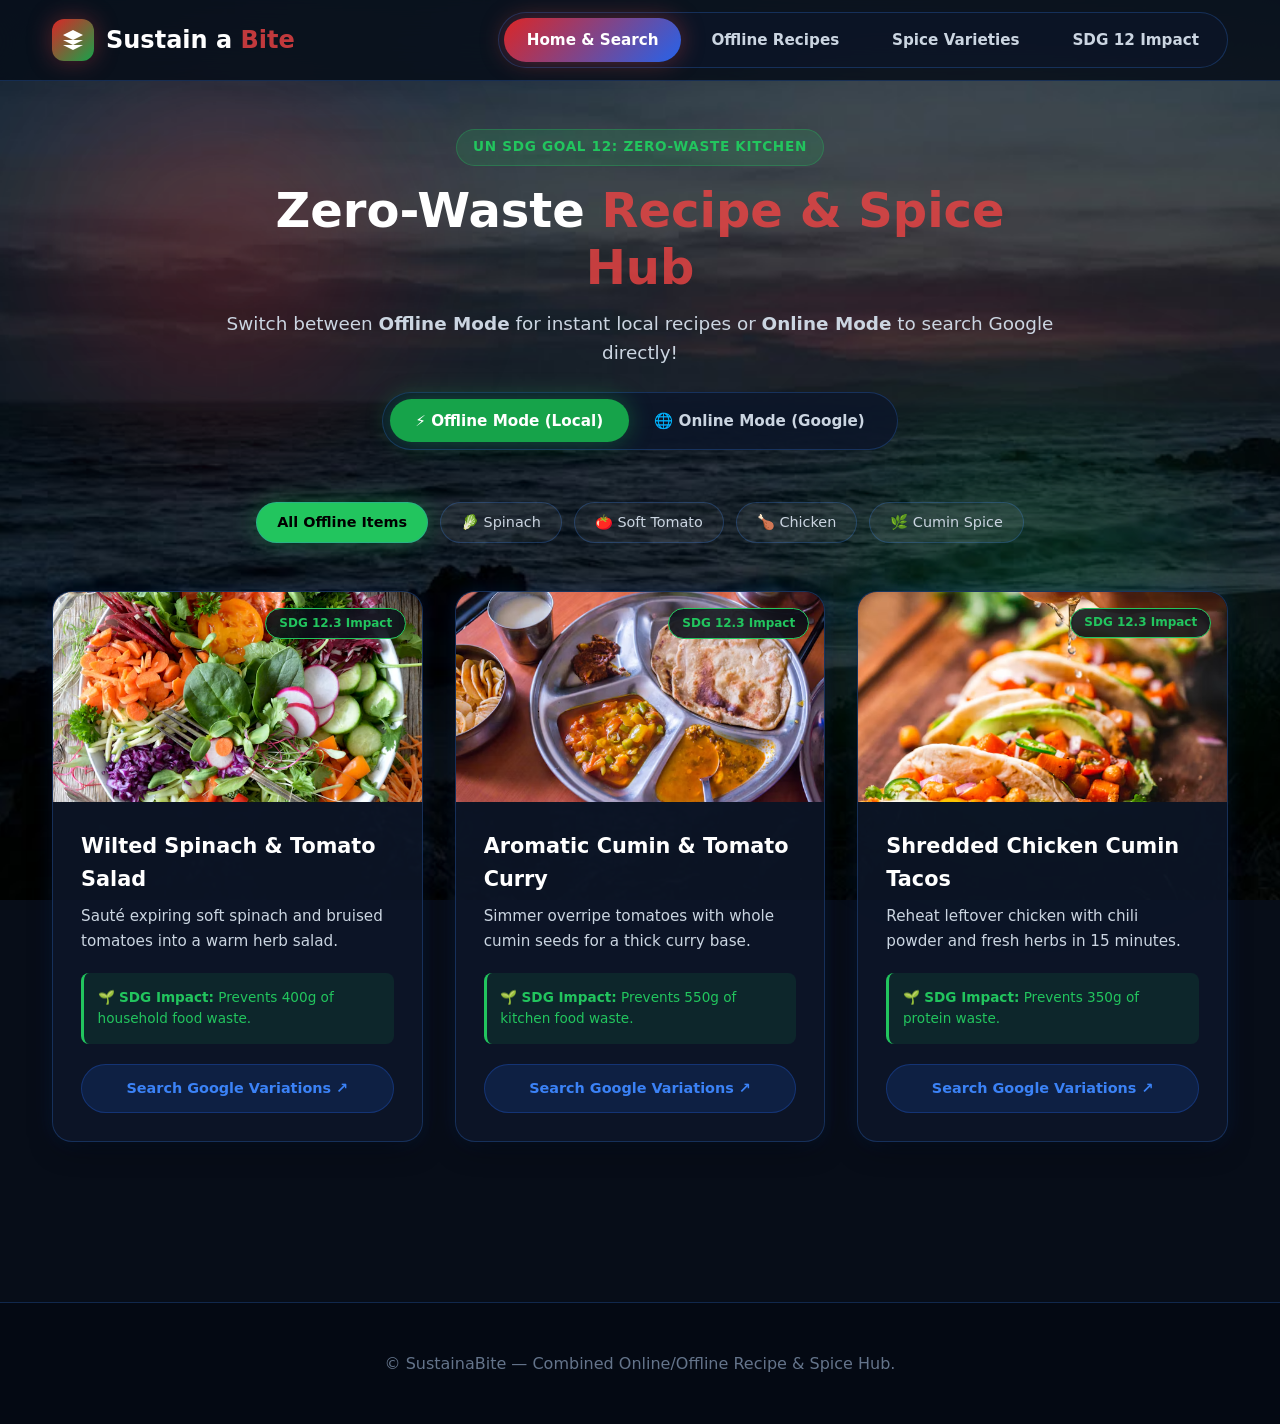
==== index.html @ 95d67917 "first commit" ====
<!DOCTYPE html>
<html lang="en">
<head>
  <meta charset="UTF-8">
  <meta name="viewport" content="width=device-width, initial-scale=1.0">
  <title>Sustain a Bite</title>
  <link rel="stylesheet" href="index.css">
  <link rel="shortcut icon" href="/images/imgi_4_d4a06fea-fb08-4eff-92a0-04986db460d3.png" type="image/x-icon">
  <style>
     </style>
</head>
<body>

  <div class="bg-orb bg-orb-1"></div>
  <div class="bg-orb bg-orb-2"></div>

  <!-- Route Inputs -->
  <input type="radio" id="nav-home" name="page-route" checked>
  <input type="radio" id="nav-recipes" name="page-route">
  <input type="radio" id="nav-spices" name="page-route">
  <input type="radio" id="nav-sdg" name="page-route">

  <!-- Dual Search Mode Inputs -->
  <input type="radio" id="mode-offline" name="mode-toggle" checked>
  <input type="radio" id="mode-online" name="mode-toggle">

  <!-- Offline Quick Filter Inputs -->
  <input type="radio" id="filter-all" name="search-filter" checked>
  <input type="radio" id="filter-spinach" name="search-filter">
  <input type="radio" id="filter-tomato" name="search-filter">
  <input type="radio" id="filter-chicken" name="search-filter">
  <input type="radio" id="filter-cumin" name="search-filter">

  <!-- HEADER -->
  <header>
    <div class="container nav-container">
      <label for="nav-home" class="logo">
        <div class="logo-icon">
          <svg viewBox="0 0 24 24"><path d="M12 2L2 7l10 5 10-5-10-5zM2 17l10 5 10-5M2 12l10 5 10-5"></path></svg>
        </div>
        <span>Sustain a<span class="gradient-text-red"> Bite</span></span>
      </label>

      <nav class="nav-links">
        <label for="nav-home" class="nav-btn">Home &amp; Search</label>
        <label for="nav-recipes" class="nav-btn">Offline Recipes</label>
        <label for="nav-spices" class="nav-btn">Spice Varieties</label>
        <label for="nav-sdg" class="nav-btn">SDG 12 Impact</label>
      </nav>
    </div>
  </header>

  <!-- MAIN CONTAINER -->
  <main class="container">

    <!-- ----------------------------------------------------------------------
       SECTION 1: HOME & ONLINE/OFFLINE SEARCH
       ---------------------------------------------------------------------- -->
    <section id="section-home" class="page-section">
      <div class="hero-wrapper">
        <div class="badge">UN SDG Goal 12: Zero-Waste Kitchen</div>
        <h1 style="font-size: 3rem; font-weight: 800; margin-top: 1rem; line-height: 1.2;">
          Zero-Waste <span class="gradient-text-red">Recipe &amp; Spice Hub</span>
        </h1>
        <p style="color: var(--text-sub); font-size: 1.15rem; margin-top: 0.75rem;">
          Switch between <strong>Offline Mode</strong> for instant local recipes or <strong>Online Mode</strong> to search Google directly!
        </p>

        <!-- Mode Switcher Tabs -->
        <div class="mode-switcher">
          <label for="mode-offline" class="mode-btn">⚡ Offline Mode (Local)</label>
          <label for="mode-online" class="mode-btn">🌐 Online Mode (Google)</label>
        </div>

        <!-- ONLINE SEARCH BOX (Directs to Google in New Tab) -->
        <div class="search-box-online">
          <form action="https://www.google.com/search" method="GET" target="_blank" class="search-form">
            <input type="text" name="q" class="search-input" placeholder="Search Google for recipes/spices (e.g., spinach curry recipe)..." required>
            <button type="submit" class="search-btn">🌐 Google Search ↗</button>
          </form>
          <div style="font-size: 0.85rem; color: var(--text-muted); margin-top: 0.75rem;">
            Opens Google search results in a new tab so you can easily navigate back to SustainaBite.
          </div>
        </div>

        <!-- OFFLINE SEARCH BOX (Filters Built-in Cards) -->
        <div class="search-box-offline">
          <div class="quick-chips">
            <label for="filter-all" class="chip-btn">All Offline Items</label>
            <label for="filter-spinach" class="chip-btn">🥬 Spinach</label>
            <label for="filter-tomato" class="chip-btn">🍅 Soft Tomato</label>
            <label for="filter-chicken" class="chip-btn">🍗 Chicken</label>
            <label for="filter-cumin" class="chip-btn">🌿 Cumin Spice</label>
          </div>
        </div>
      </div>

      <!-- MAIN CATALOG GRID -->
      <div class="catalog-grid">

        <!-- Recipe Card 1 -->
        <div class="glass-card card-item" data-tags="spinach tomato">
          <div class="card-img-wrapper">
            <img src="images/imgi_1_photo-1540420773420-3366772f4999.png" class="card-img" alt="Salad">
            <div class="sdg-tag">SDG 12.3 Impact</div>
          </div>
          <div class="card-body">
            <div>
              <div class="card-title">Wilted Spinach & Tomato Salad</div>
              <p class="card-desc">Sauté expiring soft spinach and bruised tomatoes into a warm herb salad.</p>
              <div class="sdg-impact-box">
                🌱 <strong>SDG Impact:</strong> Prevents 400g of household food waste.
              </div>
            </div>
            <a href="https://www.google.com/search?q=wilted+spinach+and+tomato+salad+recipe" target="_blank" class="google-btn">
              Search Google Variations ↗
            </a>
          </div>
        </div>

        <!-- Recipe Card 2 -->
        <div class="glass-card card-item" data-tags="tomato cumin">
          <div class="card-img-wrapper">
            <img src="images/imgi_2_photo-1546833999-b9f581a1996d.png" class="card-img" alt="Curry">
            <div class="sdg-tag">SDG 12.3 Impact</div>
          </div>
          <div class="card-body">
            <div>
              <div class="card-title">Aromatic Cumin & Tomato Curry</div>
              <p class="card-desc">Simmer overripe tomatoes with whole cumin seeds for a thick curry base.</p>
              <div class="sdg-impact-box">
                🌱 <strong>SDG Impact:</strong> Prevents 550g of kitchen food waste.
              </div>
            </div>
            <a href="https://www.google.com/search?q=cumin+and+tomato+curry+recipe" target="_blank" class="google-btn">
              Search Google Variations ↗
            </a>
          </div>
        </div>

        <!-- Recipe Card 3 -->
        <div class="glass-card card-item" data-tags="chicken cumin">
          <div class="card-img-wrapper">
            <img src="images/imgi_3_photo-1565299585323-38d6b0865b47.png" class="card-img" alt="Tacos">
            <div class="sdg-tag">SDG 12.3 Impact</div>
          </div>
          <div class="card-body">
            <div>
              <div class="card-title">Shredded Chicken Cumin Tacos</div>
              <p class="card-desc">Reheat leftover chicken with chili powder and fresh herbs in 15 minutes.</p>
              <div class="sdg-impact-box">
                🌱 <strong>SDG Impact:</strong> Prevents 350g of protein waste.
              </div>
            </div>
            <a href="https://www.google.com/search?q=leftover+shredded+chicken+taco+recipe" target="_blank" class="google-btn">
              Search Google Variations ↗
            </a>
          </div>
        </div>

      </div>
    </section>

    <!-- ----------------------------------------------------------------------
       SECTION 2: OFFLINE RECIPES
       ---------------------------------------------------------------------- -->
    <section id="section-recipes" class="page-section">
      <div style="text-align: center; margin-bottom: 3rem;">
        <h2 style="font-size: 2.5rem; font-weight: 800;">Offline Recipe Collection</h2>
        <p style="color: var(--text-sub);">Always available without an active internet connection.</p>
      </div>

      <div class="catalog-grid">
        <div class="glass-card card-item">
          <div class="card-img-wrapper">
            <img src="https://images.unsplash.com/photo-1540420773420-3366772f4999?auto=format&fit=crop&w=600&q=80" class="card-img" alt="Food">
            <div class="sdg-tag">SDG 12 Impact</div>
          </div>
          <div class="card-body">
            <div class="card-title">Garlic & Herb Stale Bread Croutons</div>
            <p class="card-desc">Bake day-old bread with olive oil and paprika for crunchy salad toppings.</p>
            <div class="sdg-impact-box">🌱 Saves 300g bread waste.</div>
          </div>
        </div>

        <div class="glass-card card-item">
          <div class="card-img-wrapper">
            <img src="https://images.unsplash.com/photo-1546833999-b9f581a1996d?auto=format&fit=crop&w=600&q=80" class="card-img" alt="Food">
            <div class="sdg-tag">SDG 12 Impact</div>
          </div>
          <div class="card-body">
            <div class="card-title">Spiced Lentil & Vegetable Stew</div>
            <p class="card-desc">Combine leftover carrots and potato skins into a rich lentil soup.</p>
            <div class="sdg-impact-box">🌱 Saves 500g vegetable waste.</div>
          </div>
        </div>
      </div>
    </section>

    <!-- ----------------------------------------------------------------------
       SECTION 3: SPICE VARIETIES
       ---------------------------------------------------------------------- -->
    <section id="section-spices" class="page-section">
      <div style="text-align: center; max-width: 700px; margin: 0 auto 3rem auto;">
        <h2 style="font-size: 2.5rem; font-weight: 800;">Varieties of <span class="ret">Spices</span> </h2>
        <p style="color: var(--text-sub);">Spices naturally preserve food and turn leftover items into culinary delights.</p>
      </div>

      <div class="spice-grid">
        <div class="glass-card spice-card">
          <div class="spice-avatar">🌶️</div>
          <h3>Cayenne &amp; Chili</h3>
          <p style="color: var(--text-sub); font-size: 0.9rem; margin-top: 0.5rem;">Natural preservation properties that revive leftover meats.</p>
        </div>

        <div class="glass-card spice-card">
          <div class="spice-avatar" style="border-color: var(--green-bright);">🌿</div>
          <h3>Cumin &amp; Coriander</h3>
          <p style="color: var(--text-sub); font-size: 0.9rem; margin-top: 0.5rem;">Earthy aroma that transforms wilted greens into fragrant side dishes.</p>
        </div>

        <div class="glass-card spice-card">
          <div class="spice-avatar" style="border-color: var(--blue-main);">🧄</div>
          <h3>Garlic &amp; Paprika</h3>
          <p style="color: var(--text-sub); font-size: 0.9rem; margin-top: 0.5rem;">Savory essential base for seasoning roasted leftover vegetables.</p>
        </div>
      </div>
    </section>

    <!-- ----------------------------------------------------------------------
       SECTION 4: SDG 12 IMPACT DETAILS
       ---------------------------------------------------------------------- -->
    <section id="section-sdg" class="page-section">
      <div class="sdg-split">
        <div>
          <div class="badge badge-sdg" style="margin-bottom: 1rem;">Targeting UN SDG Goal 12</div>
          <h2 style="font-size: 2.5rem; font-weight: 800; margin-bottom: 1rem;">Responsible Consumption</h2>
          <p style="color: var(--text-sub); margin-bottom: 1rem;">
            SDG Target 12.3 aims to halve global household food waste by 2030.
          </p>
          <p style="color: var(--text-sub);">
            SustainaBite connects users with instant zero-waste recipes both online and offline to eliminate kitchen waste.
          </p>
        </div>

        <div class="glass-card sdg-card-large">
          <div class="sdg-num">12</div>
          <h3 style="margin: 0.5rem 0 1rem 0;">Responsible Production &amp; Consumption</h3>
          <p style="color: var(--text-sub); font-size: 0.95rem;">
            Prevent household food waste through accessible recipe search and spice awareness.
          </p>
        </div>
      </div>

      <!-- Accordion FAQs -->
      <div class="accordion-list">
        <input type="checkbox" id="acc-1" class="acc-toggle">
        <div class="glass-card">
          <label for="acc-1" class="acc-header">
            <span>How does the Offline &amp; Online mode work?</span>
            <span>↓</span>
          </label>
          <div class="acc-body">
            Offline mode works locally in your browser using built-in recipe cards. Online mode lets you search Google directly in a new tab.
          </div>
        </div>

        <input type="checkbox" id="acc-2" class="acc-toggle">
        <div class="glass-card">
          <label for="acc-2" class="acc-header">
            <span>How does this support UN SDG Goal 12?</span>
            <span>↓</span>
          </label>
          <div class="acc-body">
            By enabling households to easily find creative recipes for expiring ingredients, SustainaBite directly reduces food thrown into landfills.
          </div>
        </div>
      </div>
    </section>

  </main>

  <!-- FOOTER -->
  <footer>
    <p>&copy; SustainaBite — Combined Online/Offline Recipe &amp; Spice Hub.</p>
  </footer>

</body>
</html>
---- index.css ----
:root {
      --bg-dark: #070d18;
      --bg-card: rgba(13, 23, 42, 0.85);
      --border-color: rgba(59, 130, 246, 0.25);
      
      --blue-main: #2563eb;
      --blue-glow: rgba(37, 99, 235, 0.4);
      
      --red-main: #dc2626;
      --red-bright: #ef4444;
      --red-glow: rgba(220, 38, 38, 0.4);
      
      --green-main: #16a34a;
      --green-bright: #22c55e;
      --green-glow: rgba(34, 197, 94, 0.4);
      
      --text-main: #ffffff;
      --text-sub: #cbd5e1;
      --text-muted: #64748b;
      
      --font-family: system-ui, -apple-system, BlinkMacSystemFont, 'Segoe UI', Roboto, Oxygen, Ubuntu, Cantarell, sans-serif;
      --transition-normal: 0.35s cubic-bezier(0.16, 1, 0.3, 1);
      
      --shadow-card: 0 10px 30px -10px rgba(0, 0, 0, 0.7), 0 0 20px rgba(37, 99, 235, 0.15);
      --shadow-glow-red: 0 0 25px rgba(239, 68, 68, 0.35);
      --shadow-glow-green: 0 0 25px rgba(34, 197, 94, 0.35);
    }
     * {
      margin: 0;
      padding: 0;
      box-sizing: border-box;
      scroll-behavior: smooth;
    }

    body {
      background-color: var(--bg-dark);
      color: var(--text-main);
      font-family: var(--font-family);
      line-height: 1.6;
      overflow-x: hidden;
      min-height: 100vh;
      background-image: 
        /* linear-gradient(to bottom, rgba(7, 13, 24, 0.88), rgba(7, 13, 24, 0.95)), */
      url('images/imgi_19_49d601a4-5705-4392-9eba-1e5d491e02cc.png');
      background-size: cover;
      background-position: center;
      background-attachment: fixed;
    }

    .bg-orb {
      position: fixed;
      border-radius: 50%;
      filter: blur(80px);
      z-index: -1;
      pointer-events: none;
      animation: floatOrb 12s infinite alternate ease-in-out;
    }

    .bg-orb-1 { top: 10%; left: 5%; width: 320px; height: 320px; background: var(--red-main); opacity: 0.22; }
    .bg-orb-2 { bottom: 10%; right: 5%; width: 380px; height: 380px; background: var(--green-main); opacity: 0.22; animation-delay: -6s; }

    @keyframes floatOrb {
      0% { transform: translate(0, 0) scale(1); }
      100% { transform: translate(30px, 45px) scale(1.15); }
    }

    .container {
      max-width: 1240px;
      margin: 0 auto;
      padding: 0 2rem;
    }

    .glass-card {
      background: var(--bg-card);
      backdrop-filter: blur(16px);
      -webkit-backdrop-filter: blur(16px);
      border: 1px solid var(--border-color);
      border-radius: 20px;
      box-shadow: var(--shadow-card);
      transition: transform var(--transition-normal), border-color var(--transition-normal), box-shadow var(--transition-normal);
    }

    .glass-card:hover {
      border-color: rgba(34, 197, 94, 0.4);
      box-shadow: 0 15px 35px -10px rgba(0, 0, 0, 0.8), var(--shadow-glow-green);
    }

    .gradient-text-red {
      background:  var(--red-bright);
      -webkit-background-clip: text;
      -webkit-text-fill-color: transparent;
      opacity: 80%;
    }

    .gradient-text-green {
      background: linear-gradient(135deg, #ffffff 0%, var(--green-bright) 100%);
      -webkit-background-clip: text;
      -webkit-text-fill-color: transparent;
    }

    .badge {
      display: inline-flex;
      align-items: center;
      gap: 0.5rem;
      padding: 0.4rem 1rem;
      border-radius: 50px;
      font-size: 0.85rem;
      font-weight: 600;
      text-transform: uppercase;
      letter-spacing: 0.05em;
      background: rgba(34, 197, 94, 0.15);
      color: var(--green-bright);
      border: 1px solid rgba(34, 197, 94, 0.3);
    }

    .badge-sdg {
      background: rgba(239, 68, 68, 0.15);
      color: var(--red-bright);
      border: 1px solid rgba(239, 68, 68, 0.3);
    }

    /* ==========================================================================
       2. PURE CSS NAVIGATION ROUTER & STATE ENGINE
       ========================================================================== */
    input[name="page-route"],
    input[name="search-filter"],
    input[name="mode-toggle"],
    .acc-toggle {
      display: none;
    }
     header {
      position: sticky;
      top: 0;
      z-index: 1000;
      background: rgba(7, 13, 24, 0.85);
      backdrop-filter: blur(20px);
      -webkit-backdrop-filter: blur(20px);
      border-bottom: 1px solid var(--border-color);
    }

    .nav-container {
      display: flex;
      justify-content: space-between;
      align-items: center;
      height: 80px;
    }

    .logo {
      display: flex;
      align-items: center;
      gap: 0.75rem;
      font-size: 1.5rem;
      font-weight: 800;
      color: var(--text-main);
      cursor: pointer;
    }

    .logo-icon {
      width: 42px;
      height: 42px;
      background: linear-gradient(135deg, var(--red-main), var(--green-main));
      border-radius: 12px;
      display: flex;
      align-items: center;
      justify-content: center;
      box-shadow: var(--shadow-glow-red);
    }

    .logo-icon svg { width: 24px; height: 24px; fill: #ffffff; }

    .nav-links {
      display: flex;
      gap: 0.5rem;
      background: rgba(13, 23, 42, 0.6);
      padding: 0.35rem;
      border-radius: 50px;
      border: 1px solid var(--border-color);
    }

    .nav-btn {
      padding: 0.60rem 1.4rem;
      border-radius: 40px;
      color: var(--text-sub);
      font-weight: 600;
      font-size: 0.95rem;
      cursor: pointer;
      transition: all 0.25s ease;
      user-select: none;
    }

    .nav-btn:hover { color: var(--text-main); background: rgba(255, 255, 255, 0.05); }

    /* Active Nav Routing */
    #nav-home:checked ~ header .nav-links label[for="nav-home"],
    #nav-recipes:checked ~ header .nav-links label[for="nav-recipes"],
    #nav-spices:checked ~ header .nav-links label[for="nav-spices"],
    #nav-sdg:checked ~ header .nav-links label[for="nav-sdg"] {
      background: linear-gradient(135deg, var(--red-main), var(--blue-main));
      color: var(--text-main);
      box-shadow: var(--shadow-glow-red);
    }

    .page-section {
      display: none;
      padding: 3rem 0 5rem 0;
      animation: fadeIn 0.4s ease forwards;
    }

    @keyframes fadeIn {
      from { opacity: 0; transform: translateY(12px); }
      to { opacity: 1; transform: translateY(0); }
    }

    #nav-home:checked ~ main #section-home { display: block; }
    #nav-recipes:checked ~ main #section-recipes { display: block; }
    #nav-spices:checked ~ main #section-spices { display: block; }
    #nav-sdg:checked ~ main #section-sdg { display: block; }

    /* ==========================================================================
       4. HERO SECTION & ONLINE/OFFLINE SEARCH DUAL MODES
       ========================================================================== */
    .hero-wrapper {
      text-align: center;
      max-width: 850px;
      margin: 0 auto 3rem auto;
    }

    /* Mode Switcher Tabs */
    .mode-switcher {
      display: inline-flex;
      background: rgba(13, 23, 42, 0.9);
      padding: 0.4rem;
      border-radius: 50px;
      border: 1px solid var(--border-color);
      margin: 1.5rem 0 2rem 0;
    }

    .mode-btn {
      padding: 0.6rem 1.6rem;
      border-radius: 40px;
      color: var(--text-sub);
      font-weight: 700;
      font-size: 0.95rem;
      cursor: pointer;
      transition: all 0.25s ease;
      user-select: none;
    }

    #mode-online:checked ~ main .mode-switcher label[for="mode-online"] {
      background: var(--blue-main);
      color: #ffffff;
      box-shadow: 0 0 15px rgba(37, 99, 235, 0.5);
    }

    #mode-offline:checked ~ main .mode-switcher label[for="mode-offline"] {
      background: var(--green-main);
      color: #ffffff;
      box-shadow: var(--shadow-glow-green);
    }

    /* Online Search Box vs Offline Search Box Toggling */
    .search-box-online, .search-box-offline { display: none; }

    #mode-online:checked ~ main .search-box-online { display: block; }
    #mode-offline:checked ~ main .search-box-offline { display: block; }

    .search-form {
      display: flex;
      gap: 1rem;
      max-width: 700px;
      margin: 0 auto;
    }

    .search-input {
      flex-grow: 1;
      padding: 1.1rem 1.6rem;
      font-size: 1.05rem;
      color: var(--text-main);
      background: rgba(13, 23, 42, 0.9);
      border: 2px solid var(--border-color);
      border-radius: 50px;
      outline: none;
    }

    .search-input:focus { border-color: var(--green-bright); }

    .search-btn {
      padding: 1.1rem 2.2rem;
      border-radius: 50px;
      background: linear-gradient(135deg, var(--red-main), var(--green-main));
      color: #ffffff;
      font-weight: 700;
      font-size: 0.95rem;
      border: none;
      cursor: pointer;
      display: flex;
      align-items: center;
      gap: 0.5rem;
      box-shadow: var(--shadow-glow-red);
      white-space: nowrap;
    }

    .quick-chips {
      display: flex;
      justify-content: center;
      gap: 0.75rem;
      margin-top: 1.25rem;
      flex-wrap: wrap;
    }

    .chip-btn {
      padding: 0.5rem 1.25rem;
      border-radius: 30px;
      background: rgba(255, 255, 255, 0.05);
      border: 1px solid var(--border-color);
      color: var(--text-sub);
      font-size: 0.9rem;
      cursor: pointer;
      user-select: none;
    }

    /* Pure CSS Offline Filtering using Radio States */
    #filter-all:checked ~ main .quick-chips label[for="filter-all"],
    #filter-spinach:checked ~ main .quick-chips label[for="filter-spinach"],
    #filter-tomato:checked ~ main .quick-chips label[for="filter-tomato"],
    #filter-chicken:checked ~ main .quick-chips label[for="filter-chicken"],
    #filter-cumin:checked ~ main .quick-chips label[for="filter-cumin"] {
      background: var(--green-bright);
      color: #000000;
      font-weight: 700;
      box-shadow: var(--shadow-glow-green);
    }

    #filter-spinach:checked ~ main .catalog-grid .card-item:not([data-tags*="spinach"]),
    #filter-tomato:checked ~ main .catalog-grid .card-item:not([data-tags*="tomato"]),
    #filter-chicken:checked ~ main .catalog-grid .card-item:not([data-tags*="chicken"]),
    #filter-cumin:checked ~ main .catalog-grid .card-item:not([data-tags*="cumin"]) {
      display: none;
    }

    /* ==========================================================================
       5. RECIPE & SPICE CATALOG GRID (OFFLINE & ONLINE CARDS)
       ========================================================================== */
    .catalog-grid {
      display: grid;
      grid-template-columns: repeat(auto-fill, minmax(340px, 1fr));
      gap: 2rem;
    }

    .card-item {
      overflow: hidden;
      display: flex;
      flex-direction: column;
    }

    .card-img-wrapper {
      position: relative;
      height: 210px;
      width: 100%;
    }

    .card-img {
      width: 100%;
      height: 100%;
      object-fit: cover;
    }

    .sdg-tag {
      position: absolute;
      top: 1rem;
      right: 1rem;
      background: rgba(7, 13, 24, 0.85);
      backdrop-filter: blur(10px);
      border: 1px solid var(--green-bright);
      color: var(--green-bright);
      font-size: 0.75rem;
      font-weight: 700;
      padding: 0.3rem 0.8rem;
      border-radius: 20px;
    }

    .card-body {
      padding: 1.75rem;
      display: flex;
      flex-direction: column;
      flex-grow: 1;
      justify-content: space-between;
    }

    .card-title {
      font-size: 1.3rem;
      font-weight: 700;
      margin-bottom: 0.5rem;
    }

    .card-desc {
      color: var(--text-sub);
      font-size: 0.95rem;
      margin-bottom: 1.25rem;
    }

    .sdg-impact-box {
      padding: 0.85rem;
      background: rgba(34, 197, 94, 0.1);
      border-left: 3px solid var(--green-bright);
      border-radius: 8px;
      font-size: 0.85rem;
      color: var(--green-bright);
      margin-bottom: 1.25rem;
    }

    .google-btn {
      display: inline-flex;
      align-items: center;
      justify-content: center;
      gap: 0.5rem;
      padding: 0.75rem 1.25rem;
      border-radius: 30px;
      background: rgba(37, 99, 235, 0.15);
      color: #3b82f6;
      border: 1px solid rgba(37, 99, 235, 0.3);
      font-weight: 600;
      font-size: 0.9rem;
      text-decoration: none;
      transition: all 0.25s ease;
    }

    .google-btn:hover {
      background: var(--blue-main);
      color: #ffffff;
    }

    /* ==========================================================================
       6. SPICE VARIETIES SECTION
       ========================================================================== */
    .spice-grid {
      display: grid;
      grid-template-columns: repeat(auto-fill, minmax(280px, 1fr));
      gap: 2rem;
    }

    .spice-card {
      padding: 2.25rem;
      text-align: center;
    }

    .spice-avatar {
      width: 80px;
      height: 80px;
      margin: 0 auto 1.25rem auto;
      border-radius: 50%;
      display: flex;
      align-items: center;
      justify-content: center;
      font-size: 2.5rem;
      background: rgba(239, 68, 68, 0.15);
      border: 1px solid var(--red-main);
      box-shadow: var(--shadow-glow-red);
    }

    /* ==========================================================================
       7. SDG IMPACT ACCORDIONS & ABOUT
       ========================================================================== */
    .sdg-split {
      display: grid;
      grid-template-columns: 1fr 1fr;
      gap: 3rem;
      align-items: center;
      margin-bottom: 4rem;
    }

    .sdg-card-large {
      padding: 2.5rem;
      border-left: 5px solid var(--red-main);
      background: rgba(220, 38, 38, 0.08);
    }

    .sdg-num {
      font-size: 4rem;
      font-weight: 900;
      color: var(--red-bright);
      line-height: 1;
    }
    .ret{
      
    }

    .accordion-list {
      max-width: 850px;
      margin: 0 auto;
      display: flex;
      flex-direction: column;
      gap: 1.25rem;
    }

    .acc-header {
      padding: 1.5rem 2rem;
      display: flex;
      justify-content: space-between;
      align-items: center;
      cursor: pointer;
      font-weight: 700;
      font-size: 1.15rem;
      user-select: none;
    }

    .acc-body {
      max-height: 0;
      overflow: hidden;
      padding: 0 2rem;
      color: var(--text-sub);
      transition: max-height 0.35s ease, padding 0.35s ease;
    }

    .acc-toggle:checked + .glass-card .acc-body {
      max-height: 180px;
      padding: 0 2rem 1.5rem 2rem;
    }

    footer {
      border-top: 1px solid var(--border-color);
      background: rgba(5, 10, 20, 0.95);
      padding: 3rem 0;
      margin-top: 5rem;
      text-align: center;
      color: var(--text-muted);
    }

    @media (max-width: 992px) {
      .sdg-split { grid-template-columns: 1fr; text-align: center; }
      .nav-container { flex-direction: column; height: auto; padding: 1rem 0; gap: 1rem; }
    }
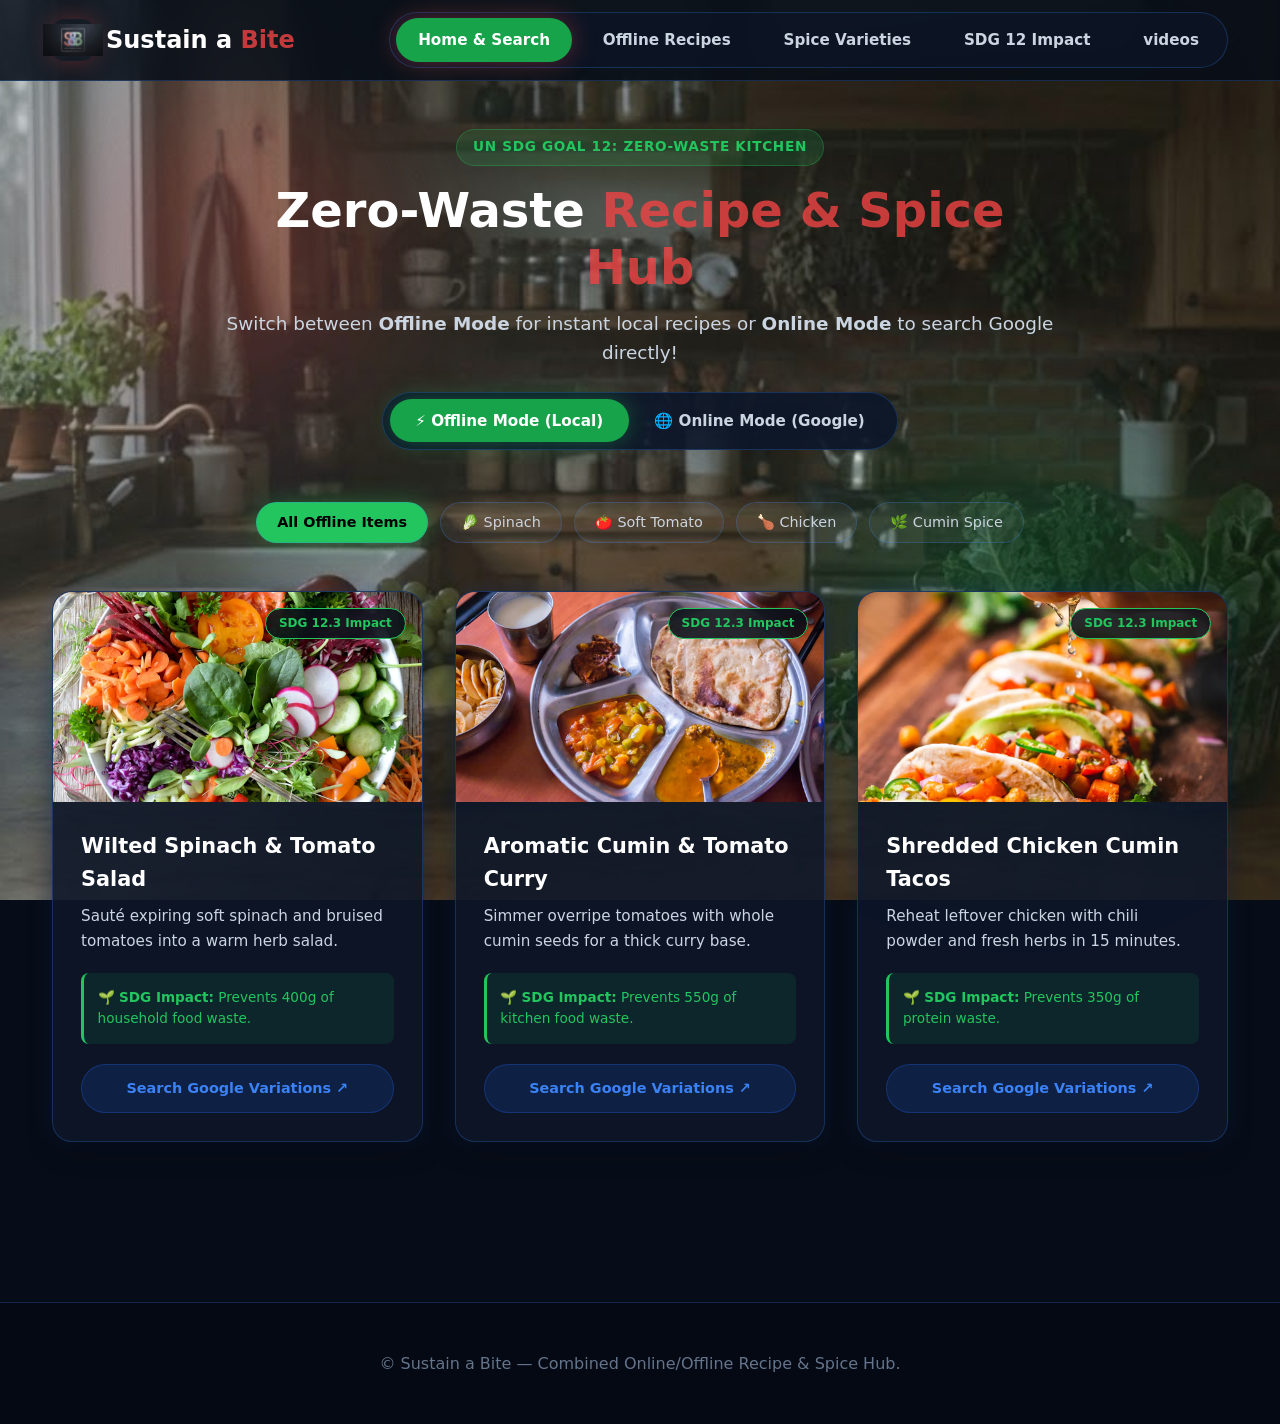
==== commit f1c6138a: "new updates on the video" ====
--- a/index.html
+++ b/index.html
@@ -19,6 +19,8 @@
   <input type="radio" id="nav-recipes" name="page-route">
   <input type="radio" id="nav-spices" name="page-route">
   <input type="radio" id="nav-sdg" name="page-route">
+  <input type="radio" id="nav-videos" name="page-route">
+
 
   <!-- Dual Search Mode Inputs -->
   <input type="radio" id="mode-offline" name="mode-toggle" checked>
@@ -36,7 +38,7 @@
     <div class="container nav-container">
       <label for="nav-home" class="logo">
         <div class="logo-icon">
-          <svg viewBox="0 0 24 24"><path d="M12 2L2 7l10 5 10-5-10-5zM2 17l10 5 10-5M2 12l10 5 10-5"></path></svg>
+          <img style="width: 60px;" src="images/imgi_4_d4a06fea-fb08-4eff-92a0-04986db460d3.png" alt="">
         </div>
         <span>Sustain a<span class="gradient-text-red"> Bite</span></span>
       </label>
@@ -46,6 +48,7 @@
         <label for="nav-recipes" class="nav-btn">Offline Recipes</label>
         <label for="nav-spices" class="nav-btn">Spice Varieties</label>
         <label for="nav-sdg" class="nav-btn">SDG 12 Impact</label>
+         <a class="nav-btn" href="videos.html">videos</a>
       </nav>
     </div>
   </header>
@@ -166,7 +169,7 @@
        ---------------------------------------------------------------------- -->
     <section id="section-recipes" class="page-section">
       <div style="text-align: center; margin-bottom: 3rem;">
-        <h2 style="font-size: 2.5rem; font-weight: 800;">Offline Recipe Collection</h2>
+        <h2 style="font-size: 2.5rem; font-weight: 800;">Offline Recipe <span class="let">Collection</span> </h2>
         <p style="color: var(--text-sub);">Always available without an active internet connection.</p>
       </div>
 
@@ -222,7 +225,7 @@
         <div class="glass-card spice-card">
           <div class="spice-avatar" style="border-color: var(--blue-main);">🧄</div>
           <h3>Garlic &amp; Paprika</h3>
-          <p style="color: var(--text-sub); font-size: 0.9rem; margin-top: 0.5rem;">Savory essential base for seasoning roasted leftover vegetables.</p>
+          <p style="color: var(--text-sub); font-size: 0.9rem; margin-top: 0.5rem;">Good essential base for seasoning roasted leftover vegetables.</p>
         </div>
       </div>
     </section>
@@ -282,7 +285,7 @@
 
   <!-- FOOTER -->
   <footer>
-    <p>&copy; SustainaBite — Combined Online/Offline Recipe &amp; Spice Hub.</p>
+    <p>&copy; Sustain a Bite — Combined Online/Offline Recipe &amp; Spice Hub.</p>
   </footer>
 
 </body>
--- a/index.css
+++ b/index.css
@@ -41,7 +41,7 @@
       min-height: 100vh;
       background-image: 
         /* linear-gradient(to bottom, rgba(7, 13, 24, 0.88), rgba(7, 13, 24, 0.95)), */
-      url('images/imgi_19_49d601a4-5705-4392-9eba-1e5d491e02cc.png');
+      url('images/imgi_16_2550e123-9d45-4683-b35f-58090788722b.png');
       background-size: cover;
       background-position: center;
       background-attachment: fixed;
@@ -158,7 +158,7 @@
     .logo-icon {
       width: 42px;
       height: 42px;
-      background: linear-gradient(135deg, var(--red-main), var(--green-main));
+      /* background: linear-gradient(135deg, var(--red-main), var(--green-main)); */
       border-radius: 12px;
       display: flex;
       align-items: center;
@@ -186,7 +186,20 @@
       cursor: pointer;
       transition: all 0.25s ease;
       user-select: none;
-    }
+      text-decoration: none;
+    }
+    .nav-btn a{
+      /* padding: 0.60rem 1.4rem;
+      border-radius: 40px; */
+      color: var(--text-sub);
+      /* font-weight: 600;
+      font-size: 0.95rem;
+      cursor: pointer; */
+      transition: all 0.25s ease;
+      user-select: none; 
+      text-decoration: none;
+    }
+    .spot:hover{color: var(--text-main); background: rgba(255, 255, 255, 0.05);}
 
     .nav-btn:hover { color: var(--text-main); background: rgba(255, 255, 255, 0.05); }
 
@@ -194,8 +207,9 @@
     #nav-home:checked ~ header .nav-links label[for="nav-home"],
     #nav-recipes:checked ~ header .nav-links label[for="nav-recipes"],
     #nav-spices:checked ~ header .nav-links label[for="nav-spices"],
-    #nav-sdg:checked ~ header .nav-links label[for="nav-sdg"] {
-      background: linear-gradient(135deg, var(--red-main), var(--blue-main));
+    #nav-sdg:checked ~ header .nav-links label[for="nav-sdg"], 
+    #nav-videos:checked ~ header .nav-links label[for="nav-videos"]{
+      background: var(--green-main);
       color: var(--text-main);
       box-shadow: var(--shadow-glow-red);
     }
@@ -215,6 +229,7 @@
     #nav-recipes:checked ~ main #section-recipes { display: block; }
     #nav-spices:checked ~ main #section-spices { display: block; }
     #nav-sdg:checked ~ main #section-sdg { display: block; }
+    #nav-videos:checked ~ main #section-videos { display: block; }
 
     /* ==========================================================================
        4. HERO SECTION & ONLINE/OFFLINE SEARCH DUAL MODES
@@ -287,7 +302,7 @@
     .search-btn {
       padding: 1.1rem 2.2rem;
       border-radius: 50px;
-      background: linear-gradient(135deg, var(--red-main), var(--green-main));
+      background: var(--blue-main);
       color: #ffffff;
       font-weight: 700;
       font-size: 0.95rem;
@@ -482,7 +497,12 @@
       line-height: 1;
     }
     .ret{
-      
+      color: red;
+      opacity: 70%;
+    }
+    .let{
+      color: red;
+      opacity: 70%;
     }
 
     .accordion-list {
